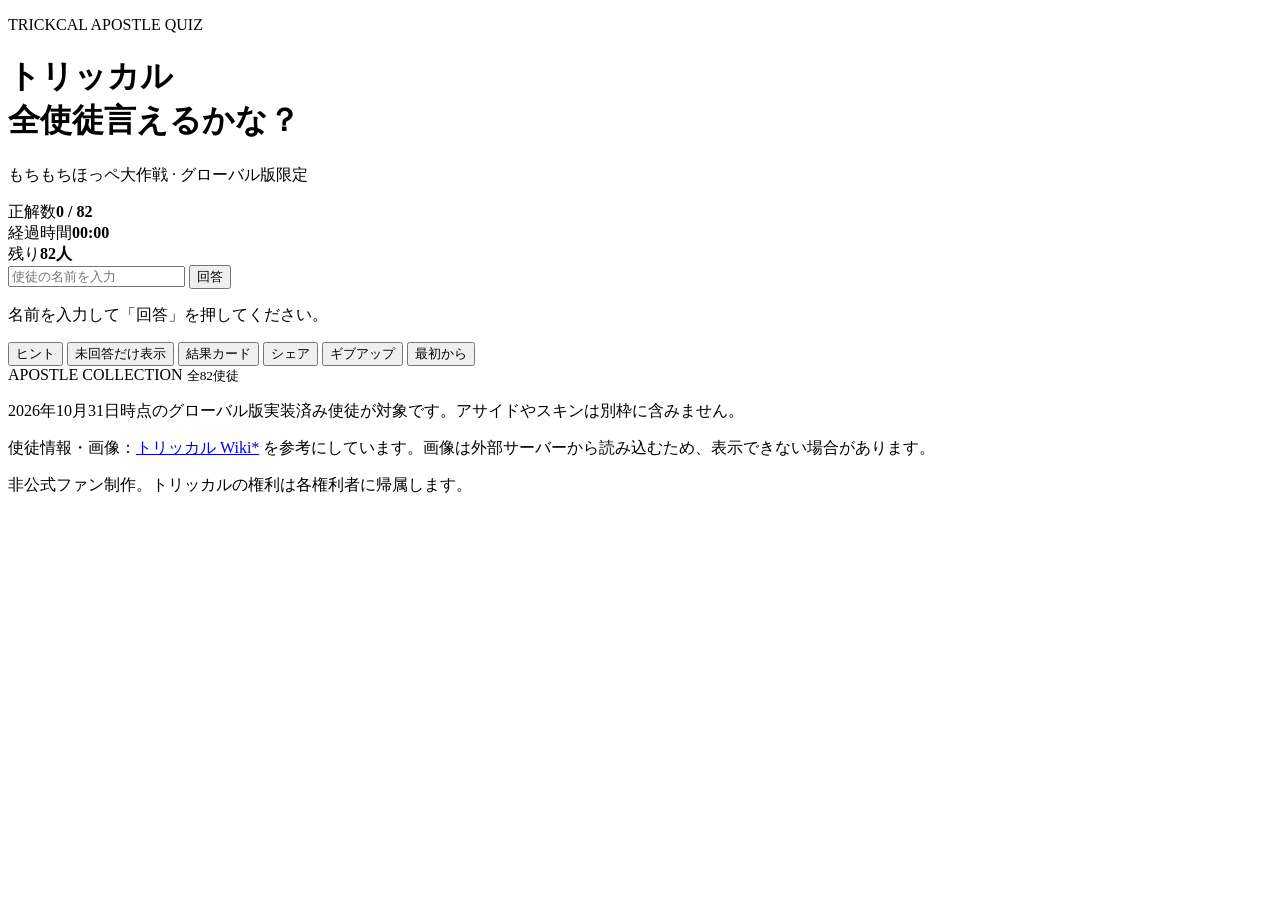
==== index.html @ d18ba5c0 "Create quiz index.html" ====
<!doctype html>
<html lang="ja">
<head>
  <meta charset="utf-8">
  <meta name="viewport" content="width=device-width, initial-scale=1">
  <meta name="theme-color" content="#f8f1e7">
  <title>トリッカル 全使徒言えるかな？</title>
  <meta name="description" content="トリッカル・もちもちほっペ大作戦のグローバル版実装済み使徒を何人言える？性格別の名前当てクイズ。">
  <link rel="stylesheet" href="./style.css">
  <script defer src="./characters.js"></script>
  <script defer src="./app.js"></script>
</head>
<body>
  <main>
    <header>
      <p class="eyebrow">TRICKCAL APOSTLE QUIZ</p>
      <h1>トリッカル<br class="mobile-break">全使徒言えるかな？</h1>
      <p class="subtitle">もちもちほっペ大作戦 · グローバル版限定</p>
    </header>

    <section class="panel" aria-label="回答欄">
      <div class="scoreboard">
        <div><span class="stat-label">正解数</span><strong id="score">0 / 82</strong></div>
        <div><span class="stat-label">経過時間</span><strong id="timer">00:00</strong></div>
        <div><span class="stat-label">残り</span><strong id="remaining">82人</strong></div>
      </div>

      <form id="answerForm">
        <input id="answer" type="text" placeholder="使徒の名前を入力" aria-label="使徒の名前" autocomplete="off" autocapitalize="off" spellcheck="false">
        <button class="primary" type="submit">回答</button>
      </form>
      <p id="message" class="message" role="status">名前を入力して「回答」を押してください。</p>

      <div class="tools">
        <button id="hintToggle" type="button">ヒント</button>
        <button id="filterToggle" type="button">未回答だけ表示</button>
        <button id="resultToggle" type="button">結果カード</button>
        <button id="share" type="button">シェア</button>
        <button id="giveup" type="button">ギブアップ</button>
        <button id="restart" type="button">最初から</button>
      </div>

      <div id="hintPanel" class="subpanel" hidden>
        <strong>ヒント</strong>
        <p id="hintTarget">下の「？」のマスを選んでください。</p>
        <div class="hint-buttons">
          <button type="button" data-hint="race">種族</button>
          <button type="button" data-hint="role">職業</button>
          <button type="button" data-hint="position">配置</button>
          <button type="button" data-hint="release">実装日</button>
        </div>
        <p id="hintOutput" class="message">ヒントを見たい項目を選んでください。</p>
      </div>
      <div id="resultPanel" class="subpanel" hidden>
        <canvas id="resultCanvas" width="900" height="500" aria-label="結果カード"></canvas>
        <button id="downloadResult" type="button">結果を画像保存</button>
      </div>
    </section>

    <div class="collection-title">
      <span>APOSTLE COLLECTION</span>
      <small id="collectionSummary">全82使徒</small>
    </div>
    <div id="collections"></div>

    <footer>
      <p>2026年10月31日時点のグローバル版実装済み使徒が対象です。アサイドやスキンは別枠に含みません。</p>
      <p>使徒情報・画像：<a href="https://wikiwiki.jp/thetrickal/%E4%BD%BF%E5%BE%92%E4%B8%80%E8%A6%A7" target="_blank" rel="noopener noreferrer">トリッカル Wiki*</a> を参考にしています。画像は外部サーバーから読み込むため、表示できない場合があります。</p>
      <p>非公式ファン制作。トリッカルの権利は各権利者に帰属します。</p>
    </footer>
  </main>
</body>
</html>
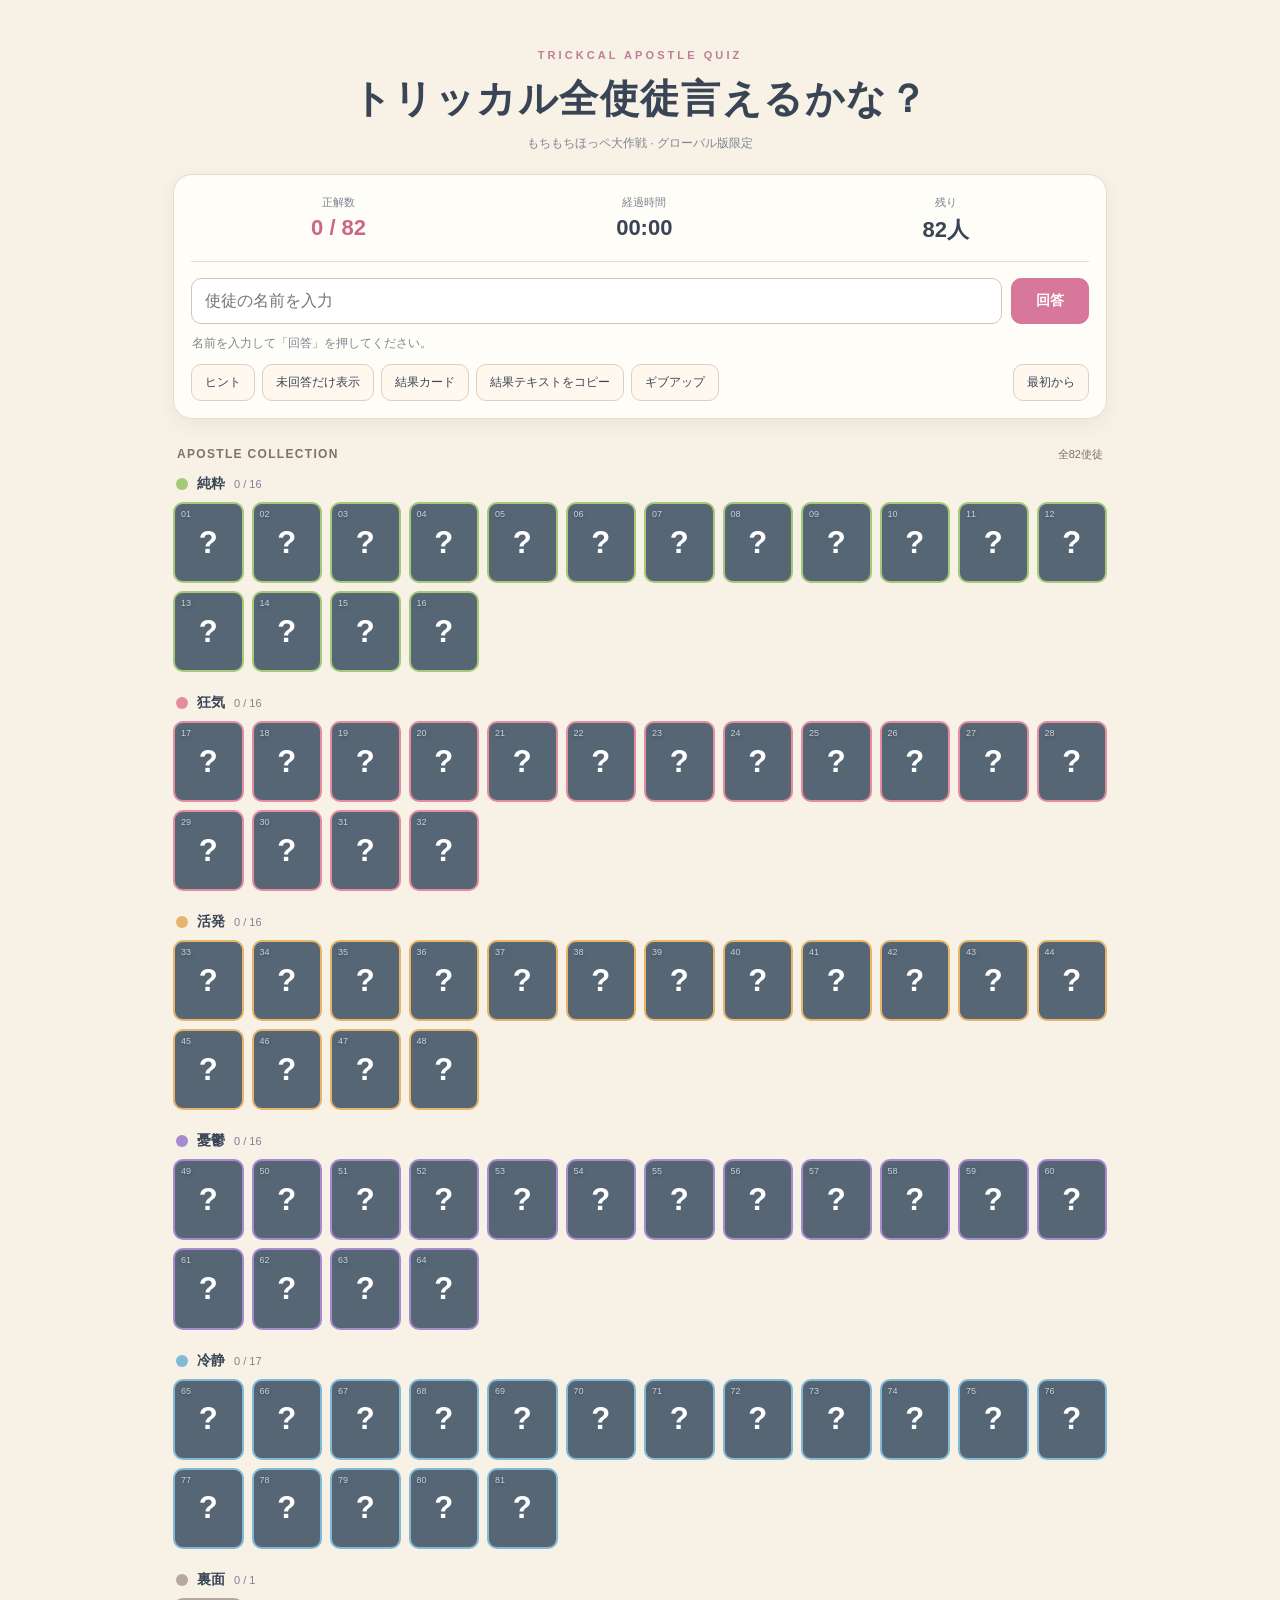
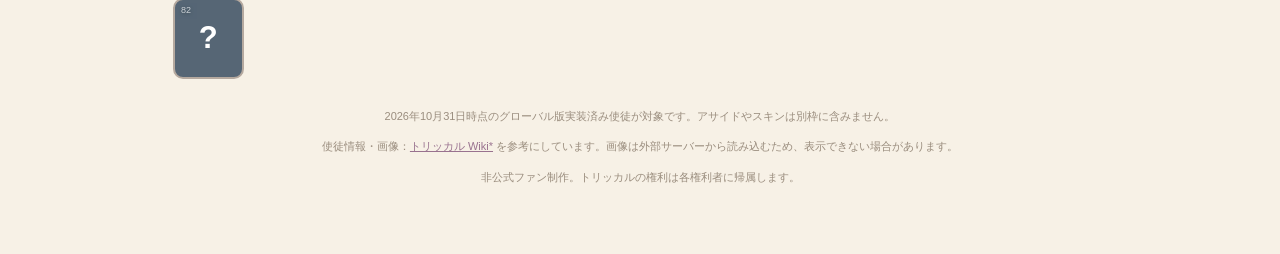
==== commit 6cf5e1c7: "Label share action as copy result text" ====
--- a/index.html
+++ b/index.html
@@ -35,7 +35,7 @@
         <button id="hintToggle" type="button">ヒント</button>
         <button id="filterToggle" type="button">未回答だけ表示</button>
         <button id="resultToggle" type="button">結果カード</button>
-        <button id="share" type="button">シェア</button>
+        <button id="share" type="button">結果テキストをコピー</button>
         <button id="giveup" type="button">ギブアップ</button>
         <button id="restart" type="button">最初から</button>
       </div>
--- a/style.css
+++ b/style.css
@@ -0,0 +1,105 @@
+:root {
+  --ink: #394555;
+  --sub: #7c8591;
+  --paper: #fffdf8;
+  --line: #e5dccc;
+  --accent: #d7779a;
+}
+* { box-sizing: border-box; }
+body {
+  margin: 0;
+  background: #f7f1e6;
+  color: var(--ink);
+  font-family: -apple-system, BlinkMacSystemFont, "Hiragino Kaku Gothic ProN", "Yu Gothic", sans-serif;
+}
+main { width: min(960px, 100%); margin: auto; padding: 22px 13px 55px; }
+header { text-align: center; padding: 16px 0 22px; }
+.eyebrow { font-size: 11px; letter-spacing: .28em; color: #bd7e96; font-weight: 800; }
+h1 { font-size: clamp(24px, 5vw, 39px); margin: 9px 0; letter-spacing: .04em; }
+.subtitle { color: var(--sub); font-size: 12px; margin: 8px 0 0; }
+.mobile-break { display: none; }
+.panel {
+  background: var(--paper); border: 1px solid var(--line);
+  border-radius: 19px; padding: 17px; box-shadow: 0 6px 20px #433a3210;
+}
+.scoreboard {
+  display: flex; justify-content: space-around; gap: 10px;
+  border-bottom: 1px solid var(--line); padding: 3px 0 16px; margin-bottom: 16px;
+}
+.scoreboard > div { text-align: center; min-width: 0; }
+.stat-label { display: block; font-size: 11px; color: var(--sub); margin-bottom: 5px; }
+.scoreboard strong { font-size: clamp(17px, 3.2vw, 22px); font-variant-numeric: tabular-nums; }
+#score { color: #cb6688; }
+form { display: flex; gap: 9px; }
+input {
+  width: 100%; min-width: 0; flex: 1; padding: 13px;
+  background: #fff; border: 1px solid #d3c6b7; border-radius: 10px;
+  color: var(--ink); font: inherit; font-size: 16px;
+}
+input:focus { outline: 2px solid #eeb8ce; outline-offset: 1px; }
+button {
+  font: inherit; cursor: pointer; border: 1px solid #dccfc1; border-radius: 10px;
+  padding: 9px 13px; color: var(--ink); background: #fff8ee; font-size: 12px;
+}
+button:hover { background: #f8e7e9; }
+button:disabled { opacity: .5; cursor: default; }
+button.primary { color: #fff; background: var(--accent); border-color: var(--accent); font-weight: 700; font-size: 14px; min-width: 78px; }
+button.primary:hover { background: #c45d82; }
+button.active { background: #465965; color: #fff; border-color: #465965; }
+.message { color: var(--sub); font-size: 12px; line-height: 1.5; min-height: 18px; margin: 10px 1px; }
+.tools, .hint-buttons { display: flex; flex-wrap: wrap; gap: 7px; }
+.tools { margin-top: 12px; }
+.tools button:last-child { margin-left: auto; }
+.subpanel { margin-top: 13px; padding: 13px; background: #fbf5ed; border: 1px solid var(--line); border-radius: 12px; }
+.subpanel[hidden] { display: none; }
+.subpanel > strong { font-size: 13px; }
+.subpanel p { font-size: 12px; }
+#hintTarget { margin: 10px 0; }
+#resultCanvas { display: block; width: min(100%, 660px); margin: 0 auto 12px; border-radius: 9px; }
+.collection-title {
+  display: flex; justify-content: space-between; align-items: baseline;
+  gap: 10px; margin: 28px 4px 13px; color: #817366; font-weight: 800; font-size: 12px; letter-spacing: .11em;
+}
+.collection-title small { font-size: 11px; font-weight: 500; letter-spacing: 0; }
+.group { margin: 0 0 22px; }
+.group-heading { display: flex; align-items: center; gap: 9px; margin: 0 3px 9px; font-size: 14px; font-weight: 700; }
+.group-heading .bullet { width: 12px; height: 12px; background: var(--color); border-radius: 50%; }
+.group-heading small { color: var(--sub); font-weight: 500; font-size: 11px; }
+.grid { display: grid; grid-template-columns: repeat(5, minmax(0, 1fr)); gap: 6px; }
+.tile {
+  border: 2px solid var(--color); border-radius: 10px; aspect-ratio: 1 / 1.15;
+  background: #566675; position: relative; overflow: hidden;
+  padding: 0; color: white; display: flex; align-items: center; justify-content: center;
+}
+.tile:hover { background: #647789; }
+.tile .index { position: absolute; top: 5px; left: 6px; z-index: 2; opacity: .7; font-size: 9px; text-shadow: 0 1px 3px #233a; }
+.tile .question { font-size: clamp(22px, 5vw, 31px); font-weight: 700; }
+.tile .portrait, .tile .name { display: none; }
+.tile.solved, .tile.revealed { background: #fff9ed; color: var(--ink); }
+.tile.solved .question, .tile.revealed .question { display: none; }
+.tile.solved .index, .tile.revealed .index { opacity: .55; }
+.tile.solved .portrait, .tile.revealed .portrait {
+  display: block; position: absolute; width: 100%; height: 77%; top: 0; left: 0; object-fit: cover;
+}
+.tile.solved .name, .tile.revealed .name {
+  display: flex; position: absolute; bottom: 0; left: 0; width: 100%; height: 25%;
+  align-items: center; justify-content: center; text-align: center; padding: 2px;
+  font-size: clamp(9px, 1.5vw, 12px); line-height: 1.2; font-weight: 700; overflow-wrap: anywhere;
+  background: #fff9ed;
+}
+.tile.revealed { opacity: .65; }
+.tile.revealed .name { background: #e8e4df; }
+.tile.selected { outline: 3px solid #e9ad72; outline-offset: -5px; }
+.tile.image-failed .portrait { display: none; }
+.tile.image-failed .name { height: 100%; }
+.tile.filtered { display: none; }
+footer { text-align: center; margin-top: 28px; font-size: 11px; color: #9a8d7e; line-height: 1.8; }
+footer a { color: #99728f; }
+@media (min-width: 550px) { .grid { grid-template-columns: repeat(8, minmax(0, 1fr)); gap: 8px; } }
+@media (min-width: 810px) { .grid { grid-template-columns: repeat(12, minmax(0, 1fr)); } }
+@media (max-width: 390px) {
+  .mobile-break { display: initial; }
+  .panel { padding: 12px; }
+  .grid { gap: 4px; }
+  .tools button { padding: 8px 9px; }
+}
